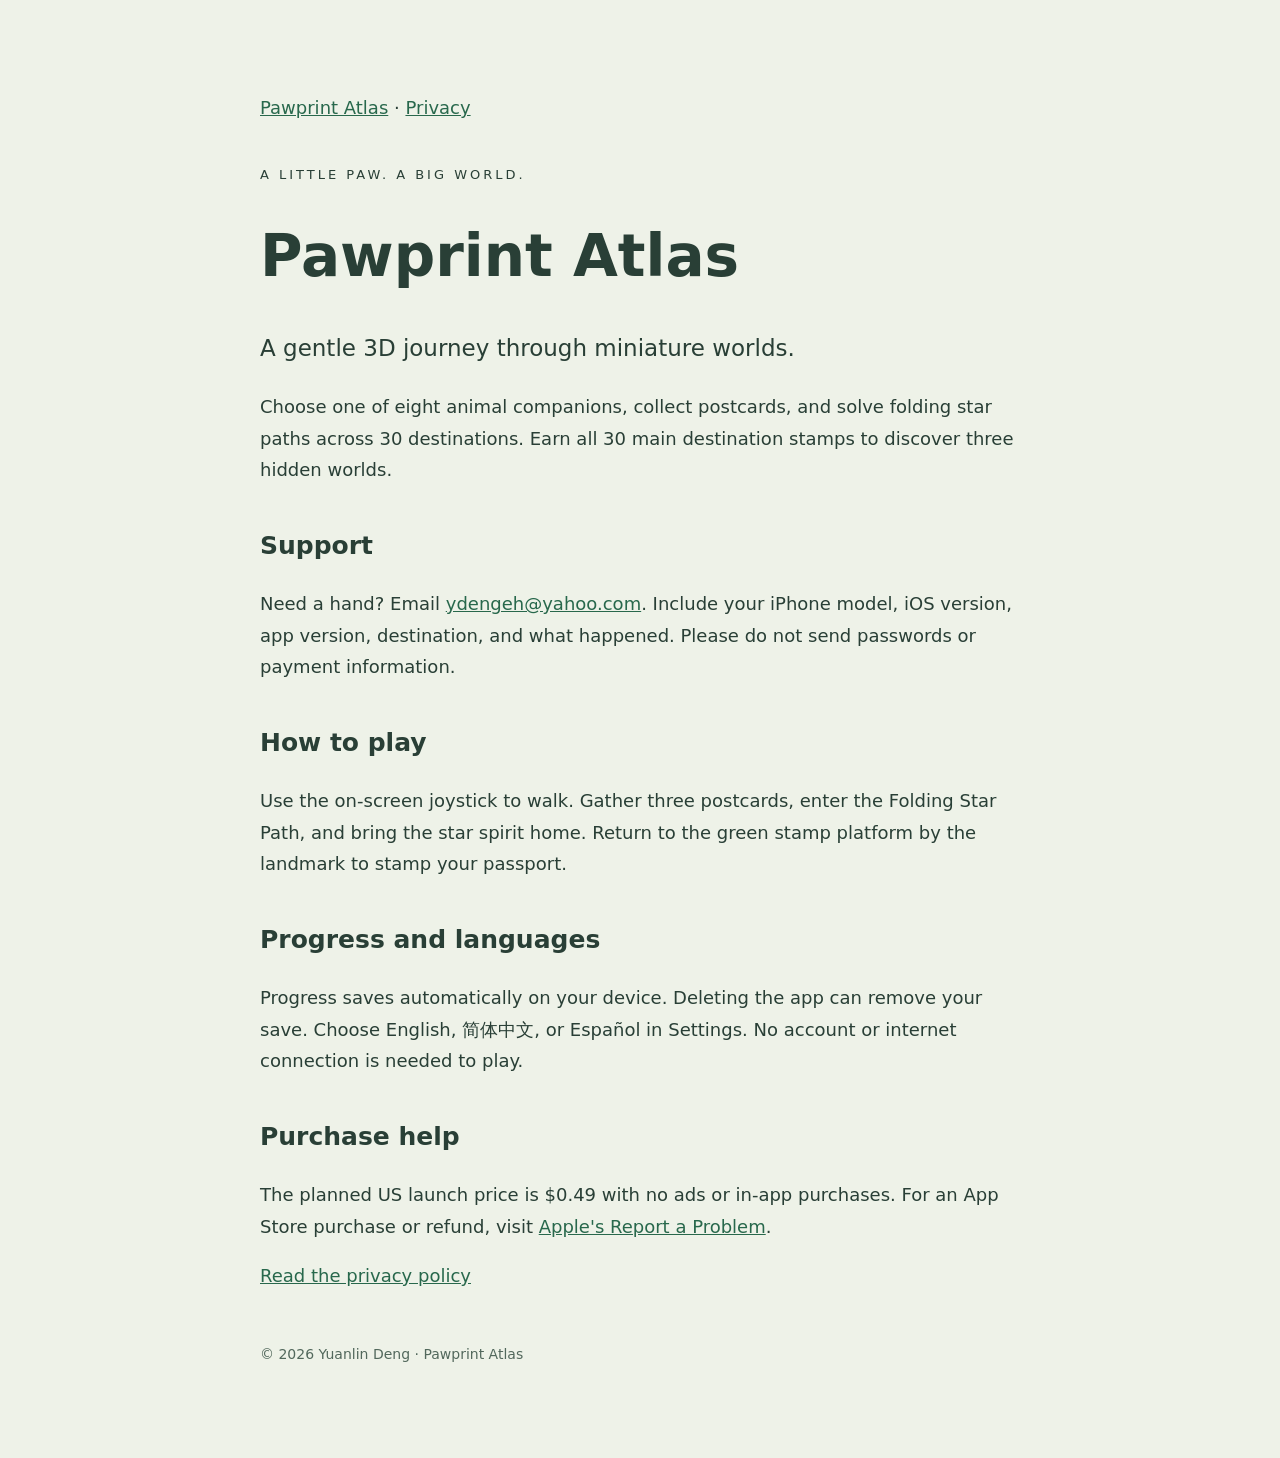
==== index.html @ 6284fc8d "Publish Pawprint Atlas support and privacy page" ====
<!doctype html><html lang="en"><meta charset="utf-8"><meta name="viewport" content="width=device-width,initial-scale=1"><title>Pawprint Atlas · Support</title><style>body{margin:0;background:#eef2e8;color:#293f36;font:18px/1.75 system-ui,sans-serif}main{max-width:760px;margin:60px auto;padding:32px}h1{font-size:clamp(36px,6vw,58px);line-height:1.1}h2{font-size:25px;margin-top:38px}a{color:#28684c}nav{margin-bottom:40px}footer{margin-top:50px;font-size:14px;color:#52685c}.eyebrow{letter-spacing:3px;font-size:13px}.lead{font-size:23px}</style><main><nav><a href="./">Pawprint Atlas</a> · <a href="privacy.html">Privacy</a></nav><p class="eyebrow">A LITTLE PAW. A BIG WORLD.</p><h1>Pawprint Atlas</h1><p class="lead">A gentle 3D journey through miniature worlds.</p><p>Choose one of eight animal companions, collect postcards, and solve folding star paths across 30 destinations. Earn all 30 main destination stamps to discover three hidden worlds.</p><h2>Support</h2><p>Need a hand? Email <a href="mailto:ydengeh@yahoo.com">ydengeh@yahoo.com</a>. Include your iPhone model, iOS version, app version, destination, and what happened. Please do not send passwords or payment information.</p><h2>How to play</h2><p>Use the on-screen joystick to walk. Gather three postcards, enter the Folding Star Path, and bring the star spirit home. Return to the green stamp platform by the landmark to stamp your passport.</p><h2>Progress and languages</h2><p>Progress saves automatically on your device. Deleting the app can remove your save. Choose English, 简体中文, or Español in Settings. No account or internet connection is needed to play.</p><h2>Purchase help</h2><p>The planned US launch price is $0.49 with no ads or in-app purchases. For an App Store purchase or refund, visit <a href="https://reportaproblem.apple.com/">Apple's Report a Problem</a>.</p><p><a href="privacy.html">Read the privacy policy</a></p><footer>© 2026 Yuanlin Deng · Pawprint Atlas</footer></main></html>
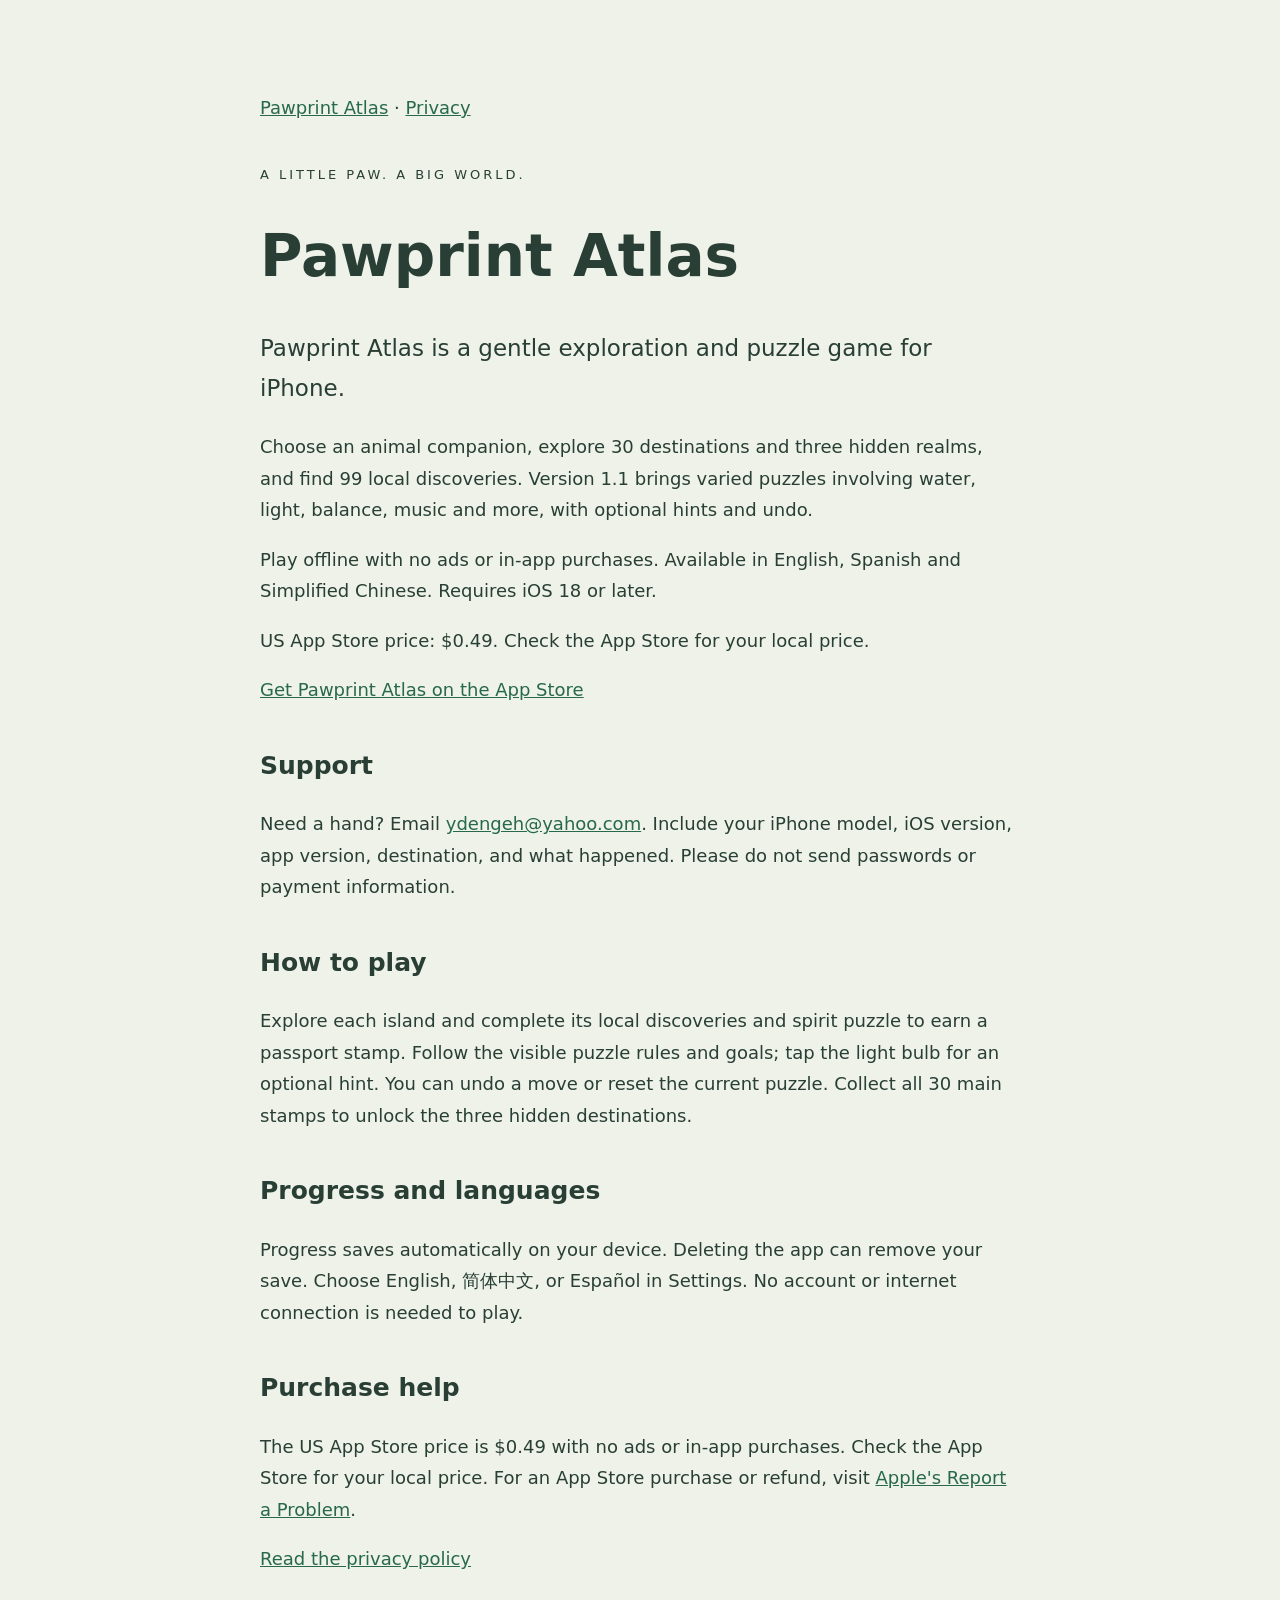
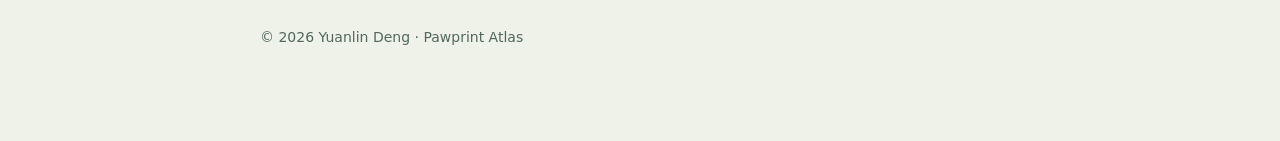
==== commit 9a482515: "Update support copy for v1.1 and add App Store link" ====
--- a/index.html
+++ b/index.html
@@ -1 +1 @@
-<!doctype html><html lang="en"><meta charset="utf-8"><meta name="viewport" content="width=device-width,initial-scale=1"><title>Pawprint Atlas · Support</title><style>body{margin:0;background:#eef2e8;color:#293f36;font:18px/1.75 system-ui,sans-serif}main{max-width:760px;margin:60px auto;padding:32px}h1{font-size:clamp(36px,6vw,58px);line-height:1.1}h2{font-size:25px;margin-top:38px}a{color:#28684c}nav{margin-bottom:40px}footer{margin-top:50px;font-size:14px;color:#52685c}.eyebrow{letter-spacing:3px;font-size:13px}.lead{font-size:23px}</style><main><nav><a href="./">Pawprint Atlas</a> · <a href="privacy.html">Privacy</a></nav><p class="eyebrow">A LITTLE PAW. A BIG WORLD.</p><h1>Pawprint Atlas</h1><p class="lead">A gentle 3D journey through miniature worlds.</p><p>Choose one of eight animal companions, collect postcards, and solve folding star paths across 30 destinations. Earn all 30 main destination stamps to discover three hidden worlds.</p><h2>Support</h2><p>Need a hand? Email <a href="mailto:ydengeh@yahoo.com">ydengeh@yahoo.com</a>. Include your iPhone model, iOS version, app version, destination, and what happened. Please do not send passwords or payment information.</p><h2>How to play</h2><p>Use the on-screen joystick to walk. Gather three postcards, enter the Folding Star Path, and bring the star spirit home. Return to the green stamp platform by the landmark to stamp your passport.</p><h2>Progress and languages</h2><p>Progress saves automatically on your device. Deleting the app can remove your save. Choose English, 简体中文, or Español in Settings. No account or internet connection is needed to play.</p><h2>Purchase help</h2><p>The planned US launch price is $0.49 with no ads or in-app purchases. For an App Store purchase or refund, visit <a href="https://reportaproblem.apple.com/">Apple's Report a Problem</a>.</p><p><a href="privacy.html">Read the privacy policy</a></p><footer>© 2026 Yuanlin Deng · Pawprint Atlas</footer></main></html>+<!doctype html><html lang="en"><meta charset="utf-8"><meta name="viewport" content="width=device-width,initial-scale=1"><title>Pawprint Atlas · Support</title><style>body{margin:0;background:#eef2e8;color:#293f36;font:18px/1.75 system-ui,sans-serif}main{max-width:760px;margin:60px auto;padding:32px}h1{font-size:clamp(36px,6vw,58px);line-height:1.1}h2{font-size:25px;margin-top:38px}a{color:#28684c}nav{margin-bottom:40px}footer{margin-top:50px;font-size:14px;color:#52685c}.eyebrow{letter-spacing:3px;font-size:13px}.lead{font-size:23px}</style><main><nav><a href="./">Pawprint Atlas</a> · <a href="privacy.html">Privacy</a></nav><p class="eyebrow">A LITTLE PAW. A BIG WORLD.</p><h1>Pawprint Atlas</h1><p class="lead">Pawprint Atlas is a gentle exploration and puzzle game for iPhone.</p><p>Choose an animal companion, explore 30 destinations and three hidden realms, and find 99 local discoveries. Version 1.1 brings varied puzzles involving water, light, balance, music and more, with optional hints and undo.</p><p>Play offline with no ads or in-app purchases. Available in English, Spanish and Simplified Chinese. Requires iOS 18 or later.</p><p>US App Store price: $0.49. Check the App Store for your local price.</p><p><a href="https://apps.apple.com/us/app/pawprint-atlas/id6814640713">Get Pawprint Atlas on the App Store</a></p><h2>Support</h2><p>Need a hand? Email <a href="mailto:ydengeh@yahoo.com">ydengeh@yahoo.com</a>. Include your iPhone model, iOS version, app version, destination, and what happened. Please do not send passwords or payment information.</p><h2>How to play</h2><p>Explore each island and complete its local discoveries and spirit puzzle to earn a passport stamp. Follow the visible puzzle rules and goals; tap the light bulb for an optional hint. You can undo a move or reset the current puzzle. Collect all 30 main stamps to unlock the three hidden destinations.</p><h2>Progress and languages</h2><p>Progress saves automatically on your device. Deleting the app can remove your save. Choose English, 简体中文, or Español in Settings. No account or internet connection is needed to play.</p><h2>Purchase help</h2><p>The US App Store price is $0.49 with no ads or in-app purchases. Check the App Store for your local price. For an App Store purchase or refund, visit <a href="https://reportaproblem.apple.com/">Apple's Report a Problem</a>.</p><p><a href="privacy.html">Read the privacy policy</a></p><footer>© 2026 Yuanlin Deng · Pawprint Atlas</footer></main></html>
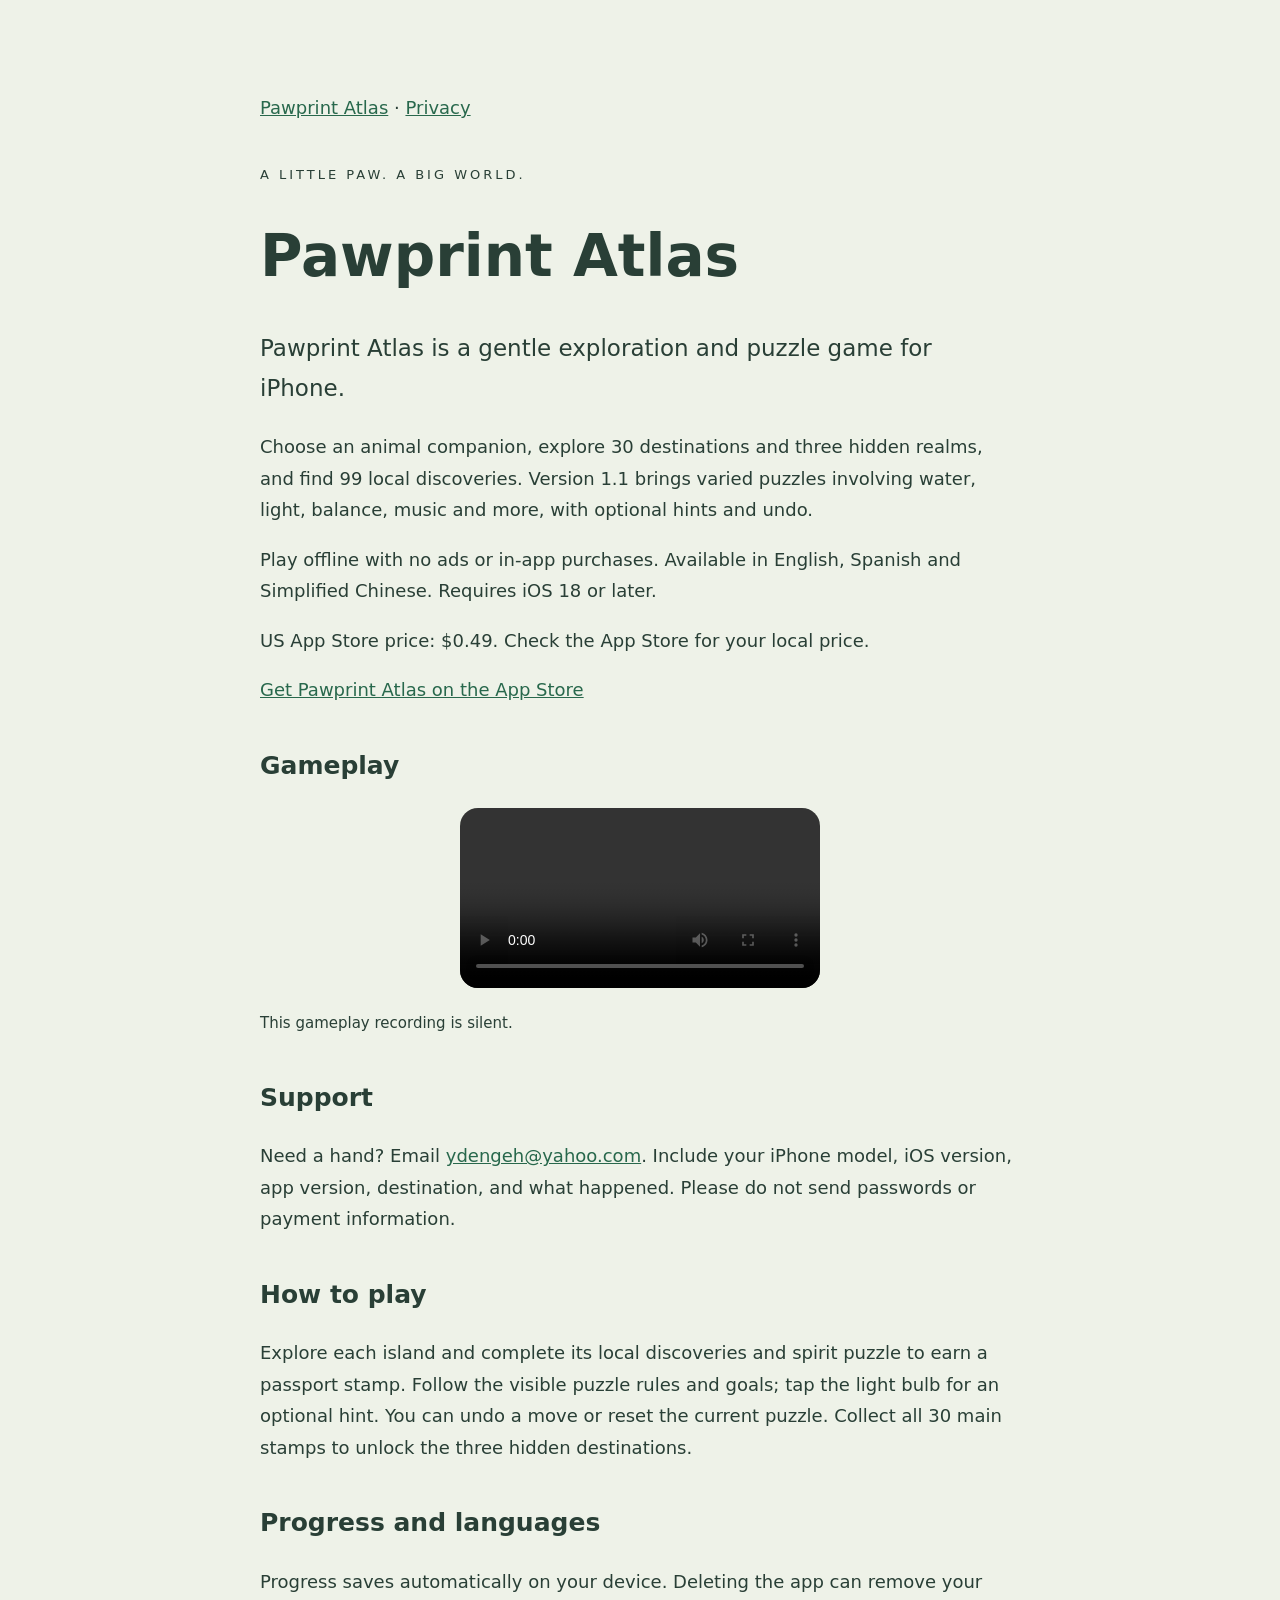
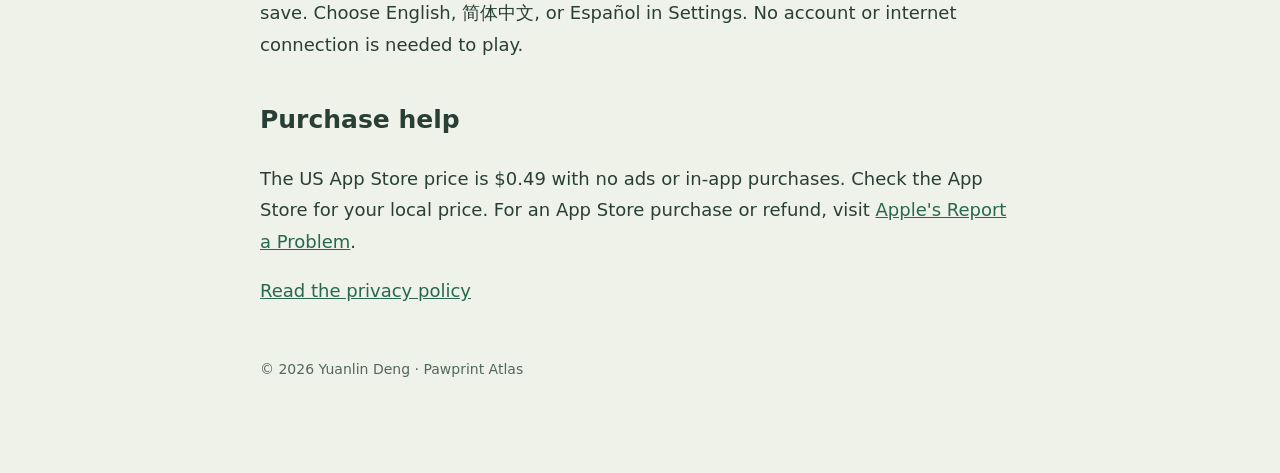
==== commit e681fd84: "Add Pawprint Atlas gameplay video" ====
--- a/index.html
+++ b/index.html
@@ -1 +1 @@
-<!doctype html><html lang="en"><meta charset="utf-8"><meta name="viewport" content="width=device-width,initial-scale=1"><title>Pawprint Atlas · Support</title><style>body{margin:0;background:#eef2e8;color:#293f36;font:18px/1.75 system-ui,sans-serif}main{max-width:760px;margin:60px auto;padding:32px}h1{font-size:clamp(36px,6vw,58px);line-height:1.1}h2{font-size:25px;margin-top:38px}a{color:#28684c}nav{margin-bottom:40px}footer{margin-top:50px;font-size:14px;color:#52685c}.eyebrow{letter-spacing:3px;font-size:13px}.lead{font-size:23px}</style><main><nav><a href="./">Pawprint Atlas</a> · <a href="privacy.html">Privacy</a></nav><p class="eyebrow">A LITTLE PAW. A BIG WORLD.</p><h1>Pawprint Atlas</h1><p class="lead">Pawprint Atlas is a gentle exploration and puzzle game for iPhone.</p><p>Choose an animal companion, explore 30 destinations and three hidden realms, and find 99 local discoveries. Version 1.1 brings varied puzzles involving water, light, balance, music and more, with optional hints and undo.</p><p>Play offline with no ads or in-app purchases. Available in English, Spanish and Simplified Chinese. Requires iOS 18 or later.</p><p>US App Store price: $0.49. Check the App Store for your local price.</p><p><a href="https://apps.apple.com/us/app/pawprint-atlas/id6814640713">Get Pawprint Atlas on the App Store</a></p><h2>Support</h2><p>Need a hand? Email <a href="mailto:ydengeh@yahoo.com">ydengeh@yahoo.com</a>. Include your iPhone model, iOS version, app version, destination, and what happened. Please do not send passwords or payment information.</p><h2>How to play</h2><p>Explore each island and complete its local discoveries and spirit puzzle to earn a passport stamp. Follow the visible puzzle rules and goals; tap the light bulb for an optional hint. You can undo a move or reset the current puzzle. Collect all 30 main stamps to unlock the three hidden destinations.</p><h2>Progress and languages</h2><p>Progress saves automatically on your device. Deleting the app can remove your save. Choose English, 简体中文, or Español in Settings. No account or internet connection is needed to play.</p><h2>Purchase help</h2><p>The US App Store price is $0.49 with no ads or in-app purchases. Check the App Store for your local price. For an App Store purchase or refund, visit <a href="https://reportaproblem.apple.com/">Apple's Report a Problem</a>.</p><p><a href="privacy.html">Read the privacy policy</a></p><footer>© 2026 Yuanlin Deng · Pawprint Atlas</footer></main></html>+<!doctype html><html lang="en"><meta charset="utf-8"><meta name="viewport" content="width=device-width,initial-scale=1"><title>Pawprint Atlas · Support</title><style>body{margin:0;background:#eef2e8;color:#293f36;font:18px/1.75 system-ui,sans-serif}main{max-width:760px;margin:60px auto;padding:32px}h1{font-size:clamp(36px,6vw,58px);line-height:1.1}h2{font-size:25px;margin-top:38px}a{color:#28684c}nav{margin-bottom:40px}footer{margin-top:50px;font-size:14px;color:#52685c}.eyebrow{letter-spacing:3px;font-size:13px}.lead{font-size:23px}</style><main><nav><a href="./">Pawprint Atlas</a> · <a href="privacy.html">Privacy</a></nav><p class="eyebrow">A LITTLE PAW. A BIG WORLD.</p><h1>Pawprint Atlas</h1><p class="lead">Pawprint Atlas is a gentle exploration and puzzle game for iPhone.</p><p>Choose an animal companion, explore 30 destinations and three hidden realms, and find 99 local discoveries. Version 1.1 brings varied puzzles involving water, light, balance, music and more, with optional hints and undo.</p><p>Play offline with no ads or in-app purchases. Available in English, Spanish and Simplified Chinese. Requires iOS 18 or later.</p><p>US App Store price: $0.49. Check the App Store for your local price.</p><p><a href="https://apps.apple.com/us/app/pawprint-atlas/id6814640713">Get Pawprint Atlas on the App Store</a></p><section aria-labelledby="gameplay-heading"><h2 id="gameplay-heading">Gameplay</h2><video controls playsinline preload="metadata" aria-label="Pawprint Atlas gameplay video" style="display:block;width:min(100%,360px);height:auto;margin:1rem auto;border-radius:18px;background:#dfe7d8"><source src="gameplay.mp4" type="video/mp4">Your browser cannot play this video. <a href="gameplay.mp4">Download the gameplay clip</a>.</video><p><small>This gameplay recording is silent.</small></p></section><h2>Support</h2><p>Need a hand? Email <a href="mailto:ydengeh@yahoo.com">ydengeh@yahoo.com</a>. Include your iPhone model, iOS version, app version, destination, and what happened. Please do not send passwords or payment information.</p><h2>How to play</h2><p>Explore each island and complete its local discoveries and spirit puzzle to earn a passport stamp. Follow the visible puzzle rules and goals; tap the light bulb for an optional hint. You can undo a move or reset the current puzzle. Collect all 30 main stamps to unlock the three hidden destinations.</p><h2>Progress and languages</h2><p>Progress saves automatically on your device. Deleting the app can remove your save. Choose English, 简体中文, or Español in Settings. No account or internet connection is needed to play.</p><h2>Purchase help</h2><p>The US App Store price is $0.49 with no ads or in-app purchases. Check the App Store for your local price. For an App Store purchase or refund, visit <a href="https://reportaproblem.apple.com/">Apple's Report a Problem</a>.</p><p><a href="privacy.html">Read the privacy policy</a></p><footer>© 2026 Yuanlin Deng · Pawprint Atlas</footer></main></html>
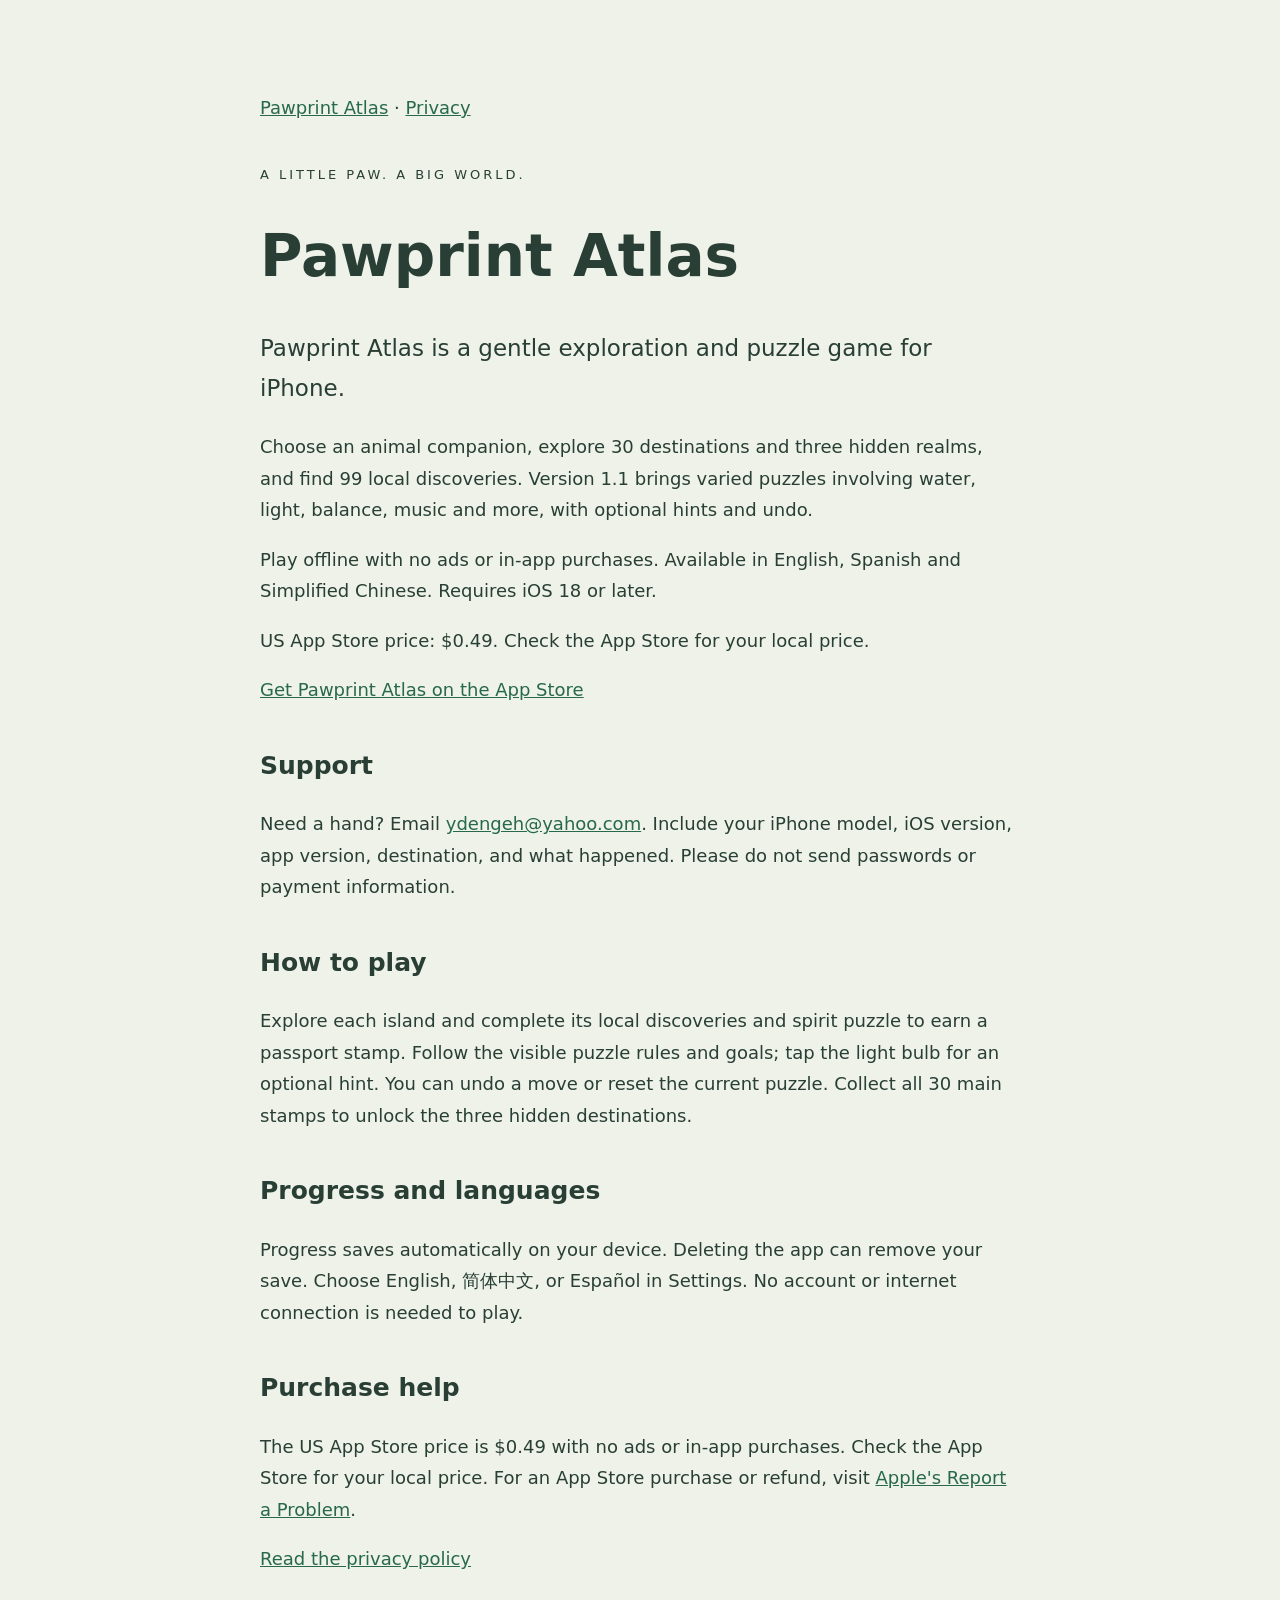
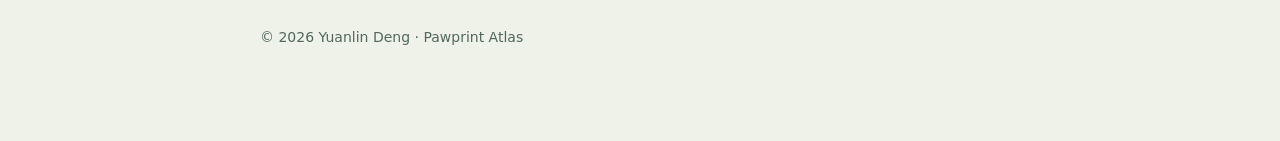
==== commit ffb41d6c: "Remove gameplay video pending localized recordings" ====
--- a/index.html
+++ b/index.html
@@ -1 +1 @@
-<!doctype html><html lang="en"><meta charset="utf-8"><meta name="viewport" content="width=device-width,initial-scale=1"><title>Pawprint Atlas · Support</title><style>body{margin:0;background:#eef2e8;color:#293f36;font:18px/1.75 system-ui,sans-serif}main{max-width:760px;margin:60px auto;padding:32px}h1{font-size:clamp(36px,6vw,58px);line-height:1.1}h2{font-size:25px;margin-top:38px}a{color:#28684c}nav{margin-bottom:40px}footer{margin-top:50px;font-size:14px;color:#52685c}.eyebrow{letter-spacing:3px;font-size:13px}.lead{font-size:23px}</style><main><nav><a href="./">Pawprint Atlas</a> · <a href="privacy.html">Privacy</a></nav><p class="eyebrow">A LITTLE PAW. A BIG WORLD.</p><h1>Pawprint Atlas</h1><p class="lead">Pawprint Atlas is a gentle exploration and puzzle game for iPhone.</p><p>Choose an animal companion, explore 30 destinations and three hidden realms, and find 99 local discoveries. Version 1.1 brings varied puzzles involving water, light, balance, music and more, with optional hints and undo.</p><p>Play offline with no ads or in-app purchases. Available in English, Spanish and Simplified Chinese. Requires iOS 18 or later.</p><p>US App Store price: $0.49. Check the App Store for your local price.</p><p><a href="https://apps.apple.com/us/app/pawprint-atlas/id6814640713">Get Pawprint Atlas on the App Store</a></p><section aria-labelledby="gameplay-heading"><h2 id="gameplay-heading">Gameplay</h2><video controls playsinline preload="metadata" aria-label="Pawprint Atlas gameplay video" style="display:block;width:min(100%,360px);height:auto;margin:1rem auto;border-radius:18px;background:#dfe7d8"><source src="gameplay.mp4" type="video/mp4">Your browser cannot play this video. <a href="gameplay.mp4">Download the gameplay clip</a>.</video><p><small>This gameplay recording is silent.</small></p></section><h2>Support</h2><p>Need a hand? Email <a href="mailto:ydengeh@yahoo.com">ydengeh@yahoo.com</a>. Include your iPhone model, iOS version, app version, destination, and what happened. Please do not send passwords or payment information.</p><h2>How to play</h2><p>Explore each island and complete its local discoveries and spirit puzzle to earn a passport stamp. Follow the visible puzzle rules and goals; tap the light bulb for an optional hint. You can undo a move or reset the current puzzle. Collect all 30 main stamps to unlock the three hidden destinations.</p><h2>Progress and languages</h2><p>Progress saves automatically on your device. Deleting the app can remove your save. Choose English, 简体中文, or Español in Settings. No account or internet connection is needed to play.</p><h2>Purchase help</h2><p>The US App Store price is $0.49 with no ads or in-app purchases. Check the App Store for your local price. For an App Store purchase or refund, visit <a href="https://reportaproblem.apple.com/">Apple's Report a Problem</a>.</p><p><a href="privacy.html">Read the privacy policy</a></p><footer>© 2026 Yuanlin Deng · Pawprint Atlas</footer></main></html>
+<!doctype html><html lang="en"><meta charset="utf-8"><meta name="viewport" content="width=device-width,initial-scale=1"><title>Pawprint Atlas · Support</title><style>body{margin:0;background:#eef2e8;color:#293f36;font:18px/1.75 system-ui,sans-serif}main{max-width:760px;margin:60px auto;padding:32px}h1{font-size:clamp(36px,6vw,58px);line-height:1.1}h2{font-size:25px;margin-top:38px}a{color:#28684c}nav{margin-bottom:40px}footer{margin-top:50px;font-size:14px;color:#52685c}.eyebrow{letter-spacing:3px;font-size:13px}.lead{font-size:23px}</style><main><nav><a href="./">Pawprint Atlas</a> · <a href="privacy.html">Privacy</a></nav><p class="eyebrow">A LITTLE PAW. A BIG WORLD.</p><h1>Pawprint Atlas</h1><p class="lead">Pawprint Atlas is a gentle exploration and puzzle game for iPhone.</p><p>Choose an animal companion, explore 30 destinations and three hidden realms, and find 99 local discoveries. Version 1.1 brings varied puzzles involving water, light, balance, music and more, with optional hints and undo.</p><p>Play offline with no ads or in-app purchases. Available in English, Spanish and Simplified Chinese. Requires iOS 18 or later.</p><p>US App Store price: $0.49. Check the App Store for your local price.</p><p><a href="https://apps.apple.com/us/app/pawprint-atlas/id6814640713">Get Pawprint Atlas on the App Store</a></p><h2>Support</h2><p>Need a hand? Email <a href="mailto:ydengeh@yahoo.com">ydengeh@yahoo.com</a>. Include your iPhone model, iOS version, app version, destination, and what happened. Please do not send passwords or payment information.</p><h2>How to play</h2><p>Explore each island and complete its local discoveries and spirit puzzle to earn a passport stamp. Follow the visible puzzle rules and goals; tap the light bulb for an optional hint. You can undo a move or reset the current puzzle. Collect all 30 main stamps to unlock the three hidden destinations.</p><h2>Progress and languages</h2><p>Progress saves automatically on your device. Deleting the app can remove your save. Choose English, 简体中文, or Español in Settings. No account or internet connection is needed to play.</p><h2>Purchase help</h2><p>The US App Store price is $0.49 with no ads or in-app purchases. Check the App Store for your local price. For an App Store purchase or refund, visit <a href="https://reportaproblem.apple.com/">Apple's Report a Problem</a>.</p><p><a href="privacy.html">Read the privacy policy</a></p><footer>© 2026 Yuanlin Deng · Pawprint Atlas</footer></main></html>
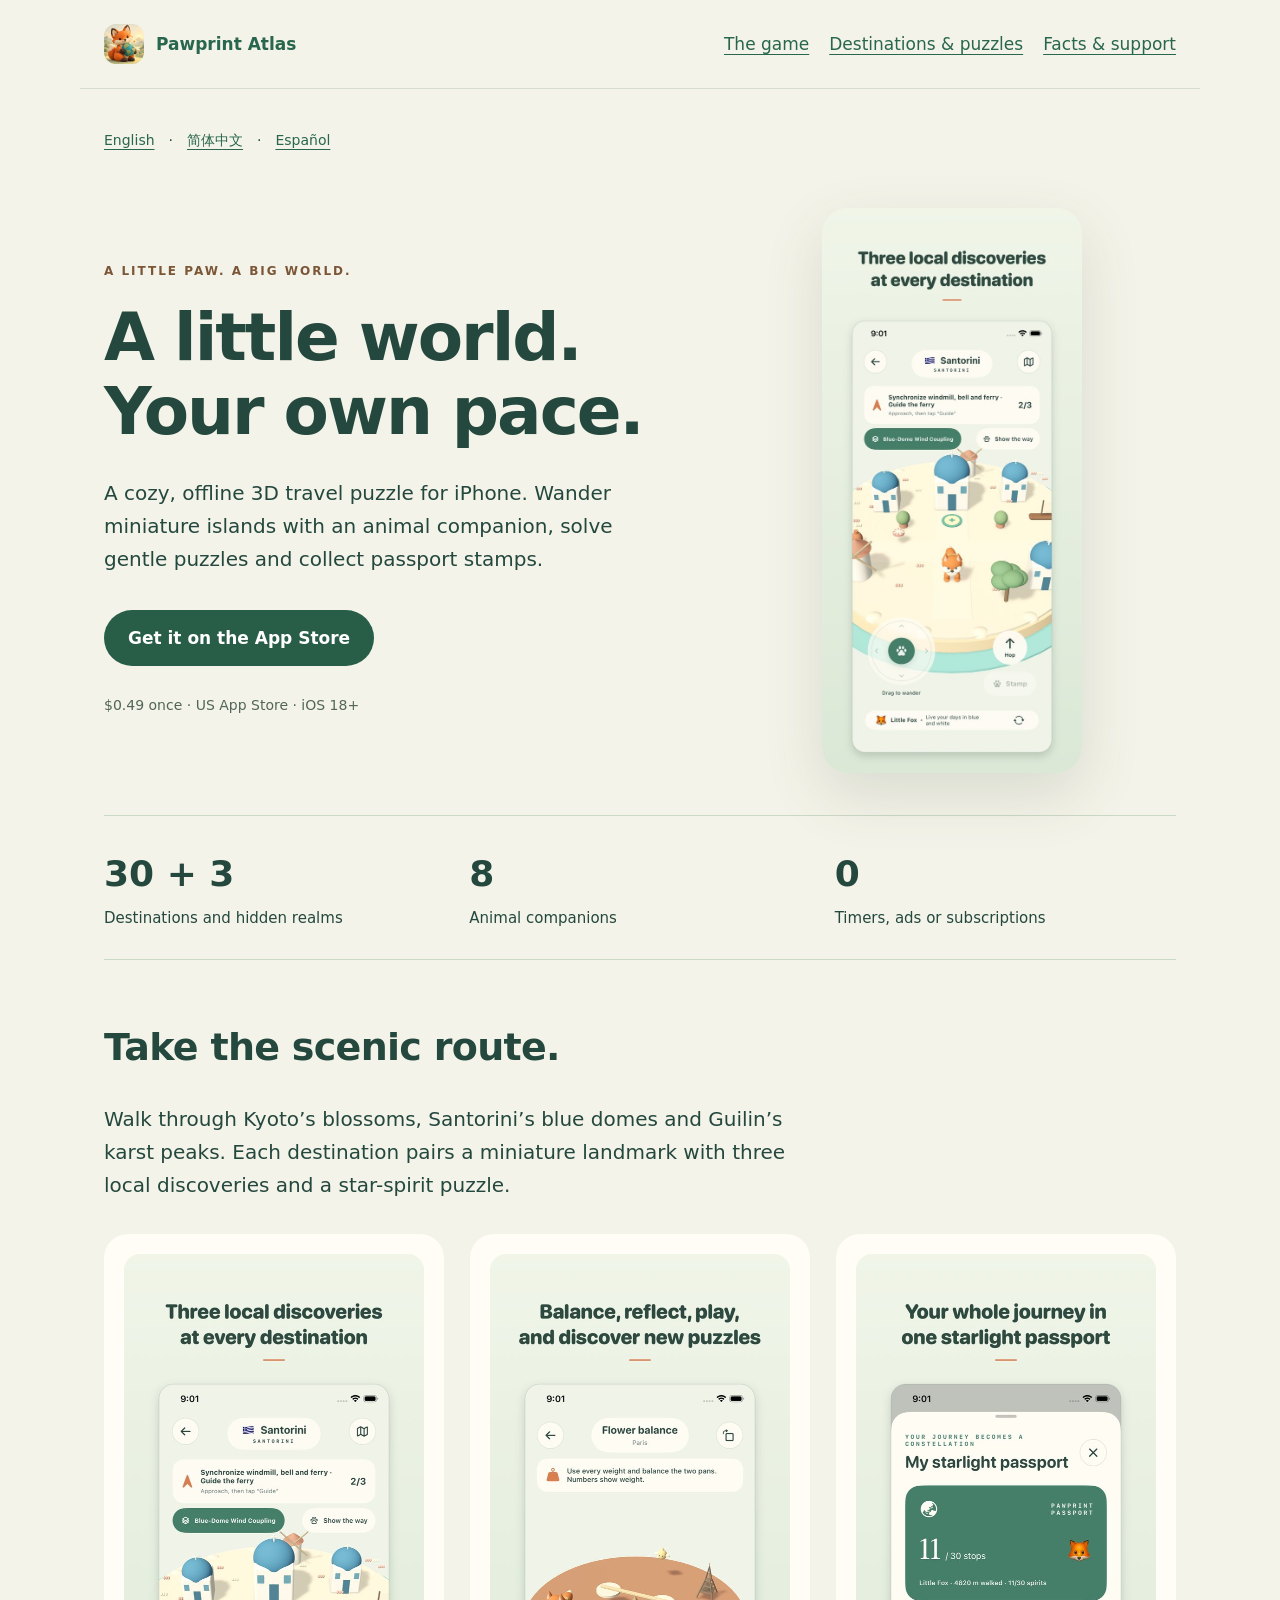
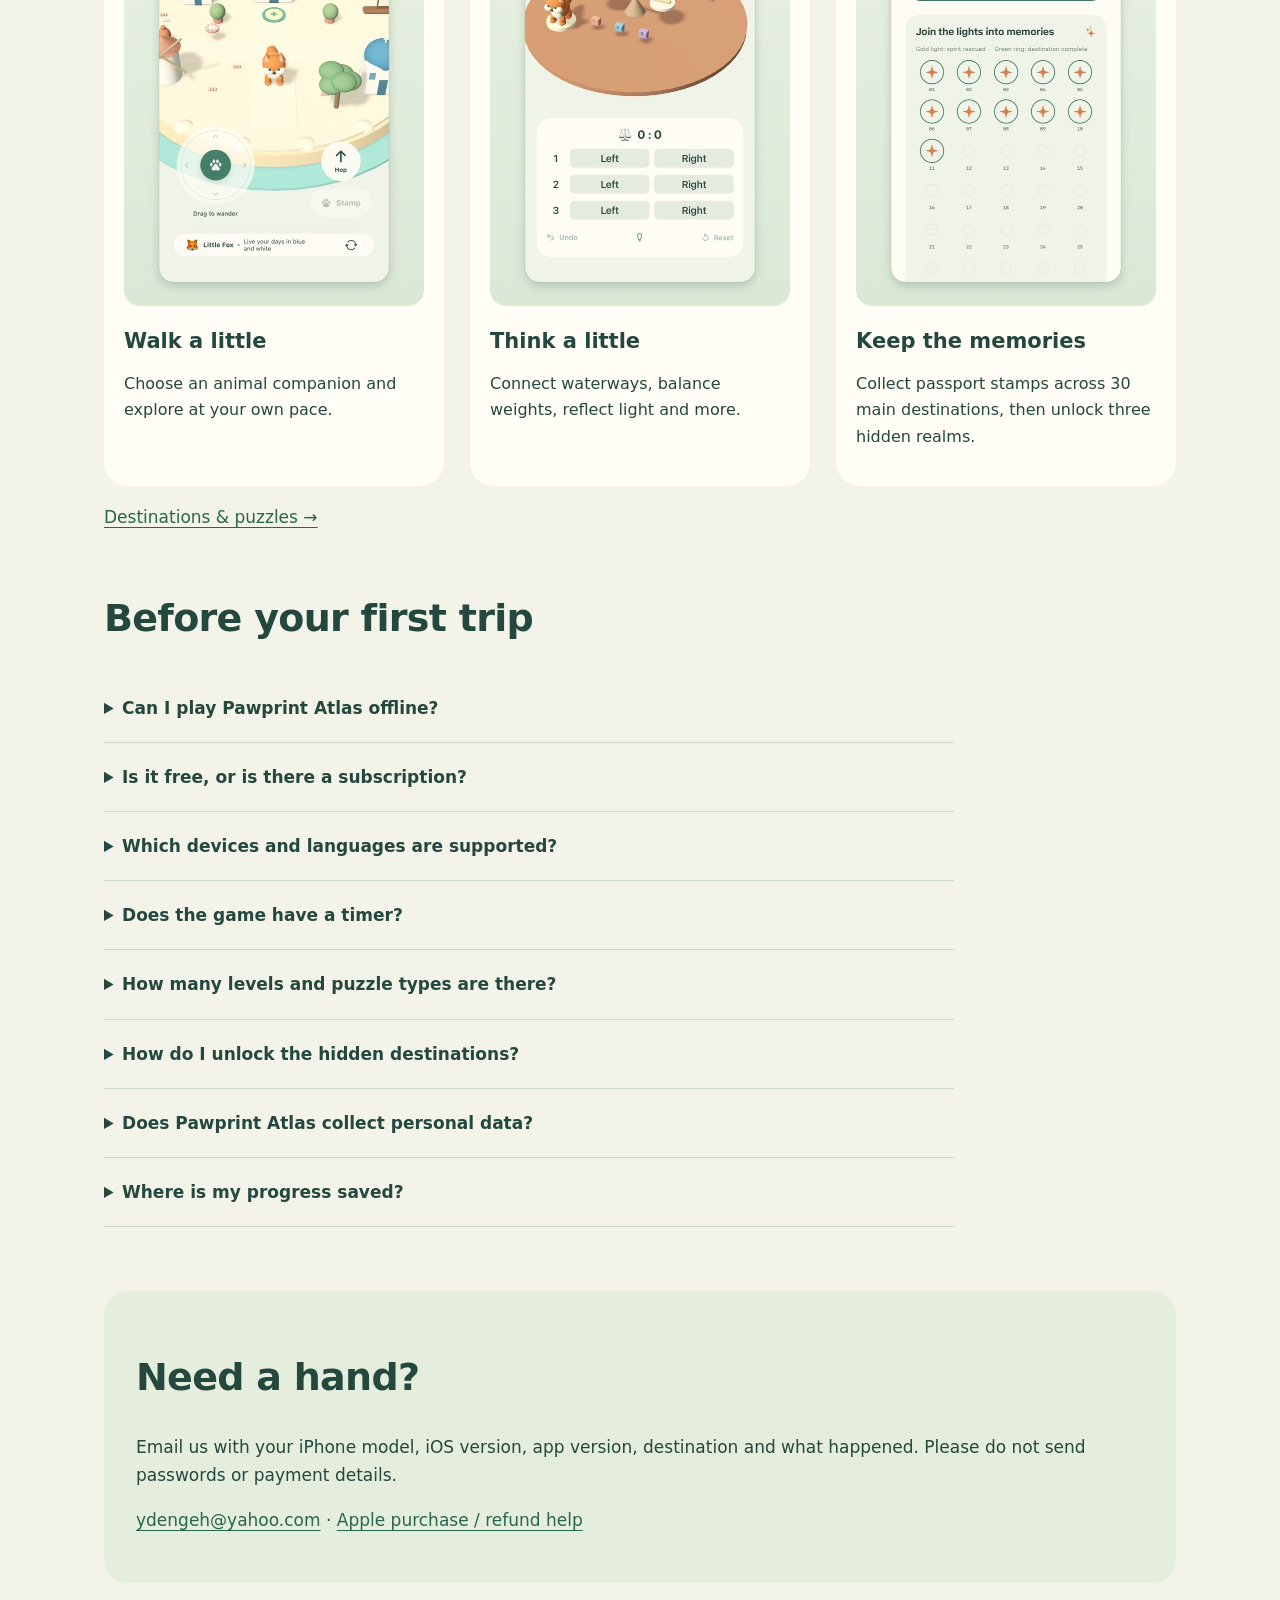
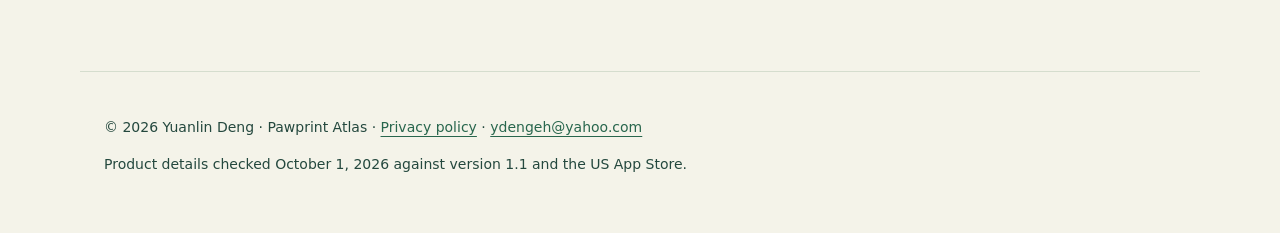
==== commit 90ab720b: "Add multilingual game pages and verified SEO product facts" ====
--- a/index.html
+++ b/index.html
@@ -1 +1,12 @@
-<!doctype html><html lang="en"><meta charset="utf-8"><meta name="viewport" content="width=device-width,initial-scale=1"><title>Pawprint Atlas · Support</title><style>body{margin:0;background:#eef2e8;color:#293f36;font:18px/1.75 system-ui,sans-serif}main{max-width:760px;margin:60px auto;padding:32px}h1{font-size:clamp(36px,6vw,58px);line-height:1.1}h2{font-size:25px;margin-top:38px}a{color:#28684c}nav{margin-bottom:40px}footer{margin-top:50px;font-size:14px;color:#52685c}.eyebrow{letter-spacing:3px;font-size:13px}.lead{font-size:23px}</style><main><nav><a href="./">Pawprint Atlas</a> · <a href="privacy.html">Privacy</a></nav><p class="eyebrow">A LITTLE PAW. A BIG WORLD.</p><h1>Pawprint Atlas</h1><p class="lead">Pawprint Atlas is a gentle exploration and puzzle game for iPhone.</p><p>Choose an animal companion, explore 30 destinations and three hidden realms, and find 99 local discoveries. Version 1.1 brings varied puzzles involving water, light, balance, music and more, with optional hints and undo.</p><p>Play offline with no ads or in-app purchases. Available in English, Spanish and Simplified Chinese. Requires iOS 18 or later.</p><p>US App Store price: $0.49. Check the App Store for your local price.</p><p><a href="https://apps.apple.com/us/app/pawprint-atlas/id6814640713">Get Pawprint Atlas on the App Store</a></p><h2>Support</h2><p>Need a hand? Email <a href="mailto:ydengeh@yahoo.com">ydengeh@yahoo.com</a>. Include your iPhone model, iOS version, app version, destination, and what happened. Please do not send passwords or payment information.</p><h2>How to play</h2><p>Explore each island and complete its local discoveries and spirit puzzle to earn a passport stamp. Follow the visible puzzle rules and goals; tap the light bulb for an optional hint. You can undo a move or reset the current puzzle. Collect all 30 main stamps to unlock the three hidden destinations.</p><h2>Progress and languages</h2><p>Progress saves automatically on your device. Deleting the app can remove your save. Choose English, 简体中文, or Español in Settings. No account or internet connection is needed to play.</p><h2>Purchase help</h2><p>The US App Store price is $0.49 with no ads or in-app purchases. Check the App Store for your local price. For an App Store purchase or refund, visit <a href="https://reportaproblem.apple.com/">Apple's Report a Problem</a>.</p><p><a href="privacy.html">Read the privacy policy</a></p><footer>© 2026 Yuanlin Deng · Pawprint Atlas</footer></main></html>+<!doctype html>
+<html lang="en"><head><meta charset="utf-8"><meta name="viewport" content="width=device-width,initial-scale=1">
+<title>Pawprint Atlas — Cozy Offline Puzzle Game for iPhone</title><meta name="description" content="Explore 30 miniature destinations and 3 hidden realms with 8 animal companions. A cozy iPhone puzzle game with no timer or ads. $0.49 once in the US."><meta name="robots" content="index,follow,max-image-preview:large">
+<link rel="canonical" href="https://lleryholmesgit.github.io/pawprint-atlas-support/"><link rel="alternate" hreflang="en" href="https://lleryholmesgit.github.io/pawprint-atlas-support/">
+<link rel="alternate" hreflang="zh-Hans" href="https://lleryholmesgit.github.io/pawprint-atlas-support/zh/">
+<link rel="alternate" hreflang="es" href="https://lleryholmesgit.github.io/pawprint-atlas-support/es/">
+<link rel="alternate" hreflang="x-default" href="https://lleryholmesgit.github.io/pawprint-atlas-support/">
+<meta property="og:type" content="website"><meta property="og:site_name" content="Pawprint Atlas"><meta property="og:title" content="Pawprint Atlas — Cozy Offline Puzzle Game for iPhone"><meta property="og:description" content="Explore 30 miniature destinations and 3 hidden realms with 8 animal companions. A cozy iPhone puzzle game with no timer or ads. $0.49 once in the US."><meta property="og:url" content="https://lleryholmesgit.github.io/pawprint-atlas-support/"><meta property="og:image" content="https://lleryholmesgit.github.io/pawprint-atlas-support/assets/icon.jpg"><meta property="og:image:width" content="512"><meta property="og:image:height" content="512"><meta property="og:image:alt" content="Pawprint Atlas app icon"><meta name="twitter:card" content="summary"><meta name="twitter:title" content="Pawprint Atlas — Cozy Offline Puzzle Game for iPhone"><meta name="twitter:description" content="Explore 30 miniature destinations and 3 hidden realms with 8 animal companions. A cozy iPhone puzzle game with no timer or ads. $0.49 once in the US."><meta name="twitter:image" content="https://lleryholmesgit.github.io/pawprint-atlas-support/assets/icon.jpg">
+<meta name="apple-itunes-app" content="app-id=6814640713"><meta name="theme-color" content="#f4f3e9"><link rel="icon" href="./assets/icon.jpg"><link rel="stylesheet" href="./assets/site.css"><link rel="sitemap" type="application/xml" href="https://lleryholmesgit.github.io/pawprint-atlas-support/sitemap.xml">
+<script type="application/ld+json">{"@context": "https://schema.org", "@graph": [{"@type": ["VideoGame", "SoftwareApplication"], "@id": "https://lleryholmesgit.github.io/pawprint-atlas-support/#game", "name": "Pawprint Atlas", "alternateName": "爪印环球", "description": "Explore 30 miniature destinations and 3 hidden realms with 8 animal companions. A cozy iPhone puzzle game with no timer or ads. $0.49 once in the US.", "url": "https://lleryholmesgit.github.io/pawprint-atlas-support/", "sameAs": "https://apps.apple.com/us/app/pawprint-atlas/id6814640713", "image": "https://lleryholmesgit.github.io/pawprint-atlas-support/assets/icon.jpg", "applicationCategory": "GameApplication", "operatingSystem": "iOS 18 or later", "gamePlatform": "iPhone", "softwareVersion": "1.1", "inLanguage": ["en", "zh-Hans", "es"], "author": {"@type": "Person", "name": "Yuanlin Deng"}, "offers": {"@type": "Offer", "price": "0.49", "priceCurrency": "USD", "url": "https://apps.apple.com/us/app/pawprint-atlas/id6814640713", "eligibleRegion": {"@type": "Country", "name": "United States"}}, "isAccessibleForFree": false, "genre": ["Puzzle", "Adventure"], "playMode": "SinglePlayer"}, {"@type": "WebPage", "@id": "https://lleryholmesgit.github.io/pawprint-atlas-support/#page", "url": "https://lleryholmesgit.github.io/pawprint-atlas-support/", "name": "Pawprint Atlas — Cozy Offline Puzzle Game for iPhone", "description": "Explore 30 miniature destinations and 3 hidden realms with 8 animal companions. A cozy iPhone puzzle game with no timer or ads. $0.49 once in the US.", "inLanguage": "en", "about": {"@id": "https://lleryholmesgit.github.io/pawprint-atlas-support/#game"}, "publisher": {"@type": "Person", "name": "Yuanlin Deng"}}]}</script></head>
+<body><a class="skip" href="#main">Skip to content</a><header><a class="brand" href="https://lleryholmesgit.github.io/pawprint-atlas-support/"><img src="./assets/icon.jpg" width="40" height="40" alt="">Pawprint Atlas</a><nav aria-label="Main navigation"><a href="https://lleryholmesgit.github.io/pawprint-atlas-support/">The game</a><a href="https://lleryholmesgit.github.io/pawprint-atlas-support/destinations.html">Destinations & puzzles</a><a href="https://lleryholmesgit.github.io/pawprint-atlas-support/facts.html">Facts & support</a></nav></header><main id="main"><div class="languages"><a lang="en" hreflang="en" href="https://lleryholmesgit.github.io/pawprint-atlas-support/">English</a> · <a lang="zh-Hans" hreflang="zh-Hans" href="https://lleryholmesgit.github.io/pawprint-atlas-support/zh/">简体中文</a> · <a lang="es" hreflang="es" href="https://lleryholmesgit.github.io/pawprint-atlas-support/es/">Español</a></div><div class="hero"><div><p class="eyebrow">A LITTLE PAW. A BIG WORLD.</p><h1>A little world.
+Your own pace.</h1><p class="lead">A cozy, offline 3D travel puzzle for iPhone. Wander miniature islands with an animal companion, solve gentle puzzles and collect passport stamps.</p><a class="button" href="https://apps.apple.com/us/app/pawprint-atlas/id6814640713">Get it on the App Store</a><p class="small">$0.49 once · US App Store · iOS 18+</p></div><figure><img src="./assets/island.jpg" width="600" height="1304" fetchpriority="high" alt="A fox exploring the blue-domed miniature island of Santorini."></figure></div><div class="stats"><div><strong>30 + 3</strong><span>Destinations and hidden realms</span></div><div><strong>8</strong><span>Animal companions</span></div><div><strong>0</strong><span>Timers, ads or subscriptions</span></div></div><section><h2>Take the scenic route.</h2><p class="lead">Walk through Kyoto’s blossoms, Santorini’s blue domes and Guilin’s karst peaks. Each destination pairs a miniature landmark with three local discoveries and a star-spirit puzzle.</p><div class="cards"><article class="card"><img loading="lazy" src="./assets/island.jpg" width="600" height="1304" alt="A fox exploring the blue-domed miniature island of Santorini."><h3>Walk a little</h3><p>Choose an animal companion and explore at your own pace.</p></article><article class="card"><img loading="lazy" src="./assets/puzzle.jpg" width="600" height="1304" alt="A playable water-channel puzzle in Pawprint Atlas."><h3>Think a little</h3><p>Connect waterways, balance weights, reflect light and more.</p></article><article class="card"><img loading="lazy" src="./assets/passport.jpg" width="600" height="1304" alt="The in-game passport with destination stamps."><h3>Keep the memories</h3><p>Collect passport stamps across 30 main destinations, then unlock three hidden realms.</p></article></div><p><a href="destinations.html">Destinations & puzzles →</a></p></section><section id="faq"><h2>Before your first trip</h2><details><summary>Can I play Pawprint Atlas offline?</summary><p>Yes. After downloading the game, exploration, puzzles and progress saving work without an internet connection. No account is required.</p></details><details><summary>Is it free, or is there a subscription?</summary><p>Pawprint Atlas is a paid download: $0.49 on the US App Store. There are no ads, subscriptions or in-app purchases. Check the App Store for current availability and price.</p></details><details><summary>Which devices and languages are supported?</summary><p>Pawprint Atlas is for iPhone running iOS 18 or later. The game supports English, Simplified Chinese and Spanish. The current release is available on the US App Store.</p></details><details><summary>Does the game have a timer?</summary><p>No. Puzzle rules and goals are visible, and specific hints appear only when you tap the light-bulb button. You can undo moves or reset a puzzle.</p></details><details><summary>How many levels and puzzle types are there?</summary><p>There are 30 main destinations and 3 hidden realms. Four destinations have bridge puzzles; the other 29 use variations of 12 non-bridge puzzle families. There are 99 local discoveries in total.</p></details><details><summary>How do I unlock the hidden destinations?</summary><p>Collect all 30 main passport stamps to unlock the three hidden realms. Complete each destination’s local discoveries and spirit puzzle, then return to its stamp platform.</p></details><details><summary>Does Pawprint Atlas collect personal data?</summary><p>The game has no accounts, ads, analytics or tracking SDKs. Progress and language preferences are stored on your device. See the privacy policy for details about support emails and website hosting.</p></details><details><summary>Where is my progress saved?</summary><p>Progress saves automatically on your device. Deleting the app can remove its local save. Device or iCloud backups may retain a copy; the developer cannot access your save.</p></details></section><section id="support" class="callout"><h2>Need a hand?</h2><p>Email us with your iPhone model, iOS version, app version, destination and what happened. Please do not send passwords or payment details.</p><p><a href="mailto:ydengeh@yahoo.com">ydengeh@yahoo.com</a> · <a href="https://reportaproblem.apple.com/">Apple purchase / refund help</a></p></section></main><footer><p>© 2026 Yuanlin Deng · Pawprint Atlas · <a href="https://lleryholmesgit.github.io/pawprint-atlas-support/privacy.html">Privacy policy</a> · <a href="mailto:ydengeh@yahoo.com">ydengeh@yahoo.com</a></p><p>Product details checked October 1, 2026 against version 1.1 and the US App Store.</p></footer></body></html>
--- a/assets/site.css
+++ b/assets/site.css
@@ -0,0 +1 @@
+*{box-sizing:border-box}html{scroll-behavior:smooth}body{margin:0;background:#f4f3e9;color:#24483e;font:17px/1.65 system-ui,-apple-system,sans-serif}a{color:#28664d;text-underline-offset:4px}a:focus-visible{outline:3px solid #ae502b;outline-offset:5px}header,main,footer{max-width:1120px;margin:auto;padding:24px}header{display:flex;justify-content:space-between;gap:20px;align-items:center;flex-wrap:wrap;border-bottom:1px solid #d5ddce}nav,.languages{display:flex;gap:20px;flex-wrap:wrap}.brand{font-weight:750;text-decoration:none;display:flex;align-items:center;gap:12px}.brand img{border-radius:12px}.languages{font-size:14px;margin-top:16px;gap:14px}.hero{display:grid;grid-template-columns:1.25fr 1fr;align-items:center;gap:64px;padding:56px 0 42px}.eyebrow{font-size:12px;font-weight:750;letter-spacing:2px;color:#7b5637}h1{font-size:clamp(36px,5.2vw,66px);line-height:1.12;letter-spacing:-2px;margin:20px 0 28px;white-space:pre-line}h2{font-size:clamp(27px,3vw,38px);line-height:1.25;letter-spacing:-.7px}h3{font-size:21px;line-height:1.35}.lead{font-size:20px;max-width:720px}.button{display:inline-block;background:#285d48;color:white;padding:14px 24px;border-radius:40px;text-decoration:none;font-weight:700;margin:14px 0}.small{font-size:14px;color:#526658}.hero figure{margin:0;max-width:260px;justify-self:center}.hero img{width:100%;height:auto;display:block;border-radius:26px;box-shadow:0 22px 60px #36513a24}.stats{display:grid;grid-template-columns:repeat(3,1fr);gap:24px;padding:28px 0;border-top:1px solid #ccd8c6;border-bottom:1px solid #ccd8c6}.stats strong{display:block;font-size:36px;font-weight:650}.stats span{font-size:15px}section{margin:64px 0}.cards{display:grid;grid-template-columns:repeat(3,1fr);gap:26px;margin-top:32px}.card{background:#fffdf6;padding:20px;border-radius:24px}.card img{display:block;width:100%;height:auto;border-radius:16px}.card h3{margin-bottom:8px}.card p{font-size:16px}details{border-bottom:1px solid #ccd8c6;padding:20px 0;max-width:850px}summary{font-weight:650;cursor:pointer}details p{margin-bottom:4px}.callout{background:#e5eddd;border-radius:24px;padding:32px}.table-wrap{overflow-x:auto}table{border-collapse:collapse;width:100%;font-size:16px}th,td{text-align:left;vertical-align:top;padding:16px 12px;border-bottom:1px solid #d5ddce}th{background:#e5eddd}tr.secret{background:#f0e9f3}.prose{max-width:820px}.prose h1{font-size:48px}.prose h2{font-size:28px;margin-top:40px}li{margin:12px 0}footer{border-top:1px solid #d5ddce;font-size:14px;padding-top:30px;padding-bottom:42px}.fact-list{display:grid;grid-template-columns:170px 1fr;gap:12px 24px}.fact-list dt{font-weight:700}.fact-list dd{margin:0}.skip{position:absolute;left:-9999px}.skip:focus{left:16px;top:12px;background:white;padding:12px;z-index:3}@media(max-width:700px){header,main,footer{padding:20px}nav{gap:12px;font-size:14px}.hero{grid-template-columns:1fr;gap:30px;padding-top:25px}.hero figure{max-width:290px}.hero h1{letter-spacing:-1px}.cards{grid-template-columns:1fr}.card{max-width:400px;margin:auto}.stats{gap:12px}.stats strong{font-size:29px}.stats span{font-size:13px}section{margin:44px 0}.fact-list{grid-template-columns:1fr;gap:4px}.fact-list dd{margin-bottom:16px}.prose h1{font-size:36px}.callout{padding:24px}}@media(prefers-reduced-motion:reduce){html{scroll-behavior:auto}}
